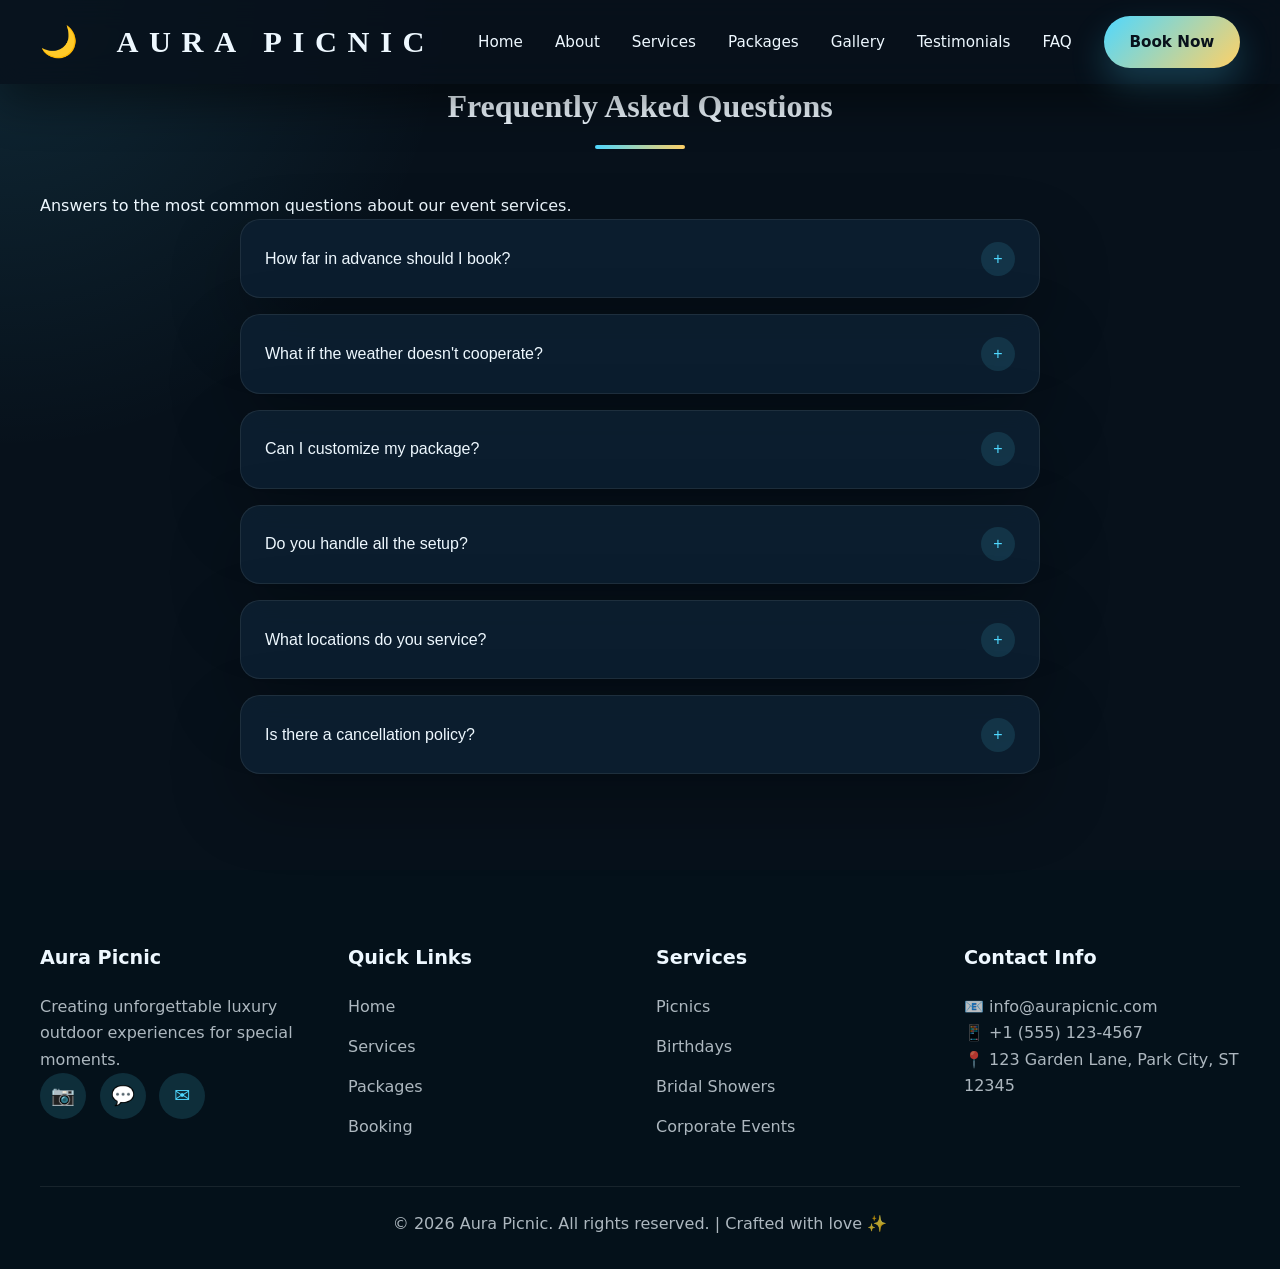
==== faq.html @ c1b7ba62 "Add files via upload" ====
<!DOCTYPE html>
<html lang="en">
<head>
    <meta charset="UTF-8">
    <meta name="viewport" content="width=device-width, initial-scale=1.0">
    <title>FAQ - Aura Picnic</title>
    <link rel="stylesheet" href="style.css">
</head>
<body>
    <nav class="navbar">
        <div class="nav-container">
            <div class="nav-logo">
                <span class="logo-icon">🌙</span> Aura Picnic
            </div>
            <div class="hamburger" id="hamburger">
                <span></span>
                <span></span>
                <span></span>
            </div>
            <ul class="nav-menu" id="navMenu">
                <li><a href="index.html" class="nav-link">Home</a></li>
                <li><a href="index.html#about" class="nav-link">About</a></li>
                <li><a href="services.html" class="nav-link">Services</a></li>
                <li><a href="packages.html" class="nav-link">Packages</a></li>
                <li><a href="gallery.html" class="nav-link">Gallery</a></li>
                <li><a href="testimonials.html" class="nav-link">Testimonials</a></li>
                <li><a href="faq.html" class="nav-link">FAQ</a></li>
                <li><a href="booking.html" class="nav-link book-btn">Book Now</a></li>
            </ul>
        </div>
    </nav>

    <section id="faq" class="faq">
        <div class="container">
            <h2 class="section-title">Frequently Asked Questions</h2>
            <p class="section-subtitle">Answers to the most common questions about our event services.</p>
            <div class="faq-container">
                <div class="faq-item">
                    <button class="faq-question">
                        <span>How far in advance should I book?</span>
                        <span class="faq-icon">+</span>
                    </button>
                    <div class="faq-answer">
                        <p>We recommend booking at least 2-3 weeks in advance for standard packages. For custom designs and peak season dates, we suggest booking 4-6 weeks ahead to ensure availability.</p>
                    </div>
                </div>
                <div class="faq-item">
                    <button class="faq-question">
                        <span>What if the weather doesn't cooperate?</span>
                        <span class="faq-icon">+</span>
                    </button>
                    <div class="faq-answer">
                        <p>We closely monitor weather forecasts and provide updates before your event. We offer options including rescheduling, indoor alternatives, or tent coverage to ensure your special day goes smoothly.</p>
                    </div>
                </div>
                <div class="faq-item">
                    <button class="faq-question">
                        <span>Can I customize my package?</span>
                        <span class="faq-icon">+</span>
                    </button>
                    <div class="faq-answer">
                        <p>Absolutely! Our team loves working with clients to create custom packages. Contact us for a consultation to discuss your specific needs and budget.</p>
                    </div>
                </div>
                <div class="faq-item">
                    <button class="faq-question">
                        <span>Do you handle all the setup?</span>
                        <span class="faq-icon">+</span>
                    </button>
                    <div class="faq-answer">
                        <p>Yes! Our professional team handles complete setup and cleanup. We'll arrive early, set everything up perfectly, and clean up after your event. You just enjoy the experience!</p>
                    </div>
                </div>
                <div class="faq-item">
                    <button class="faq-question">
                        <span>What locations do you service?</span>
                        <span class="faq-icon">+</span>
                    </button>
                    <div class="faq-answer">
                        <p>We service a 50-mile radius from the city center, including parks, beaches, and private properties. Contact us to check if your desired location is within our service area.</p>
                    </div>
                </div>
                <div class="faq-item">
                    <button class="faq-question">
                        <span>Is there a cancellation policy?</span>
                        <span class="faq-icon">+</span>
                    </button>
                    <div class="faq-answer">
                        <p>Cancellations made 2 weeks before the event receive a full refund. Cancellations within 2 weeks incur a 50% fee. We offer date changes anytime without penalties.</p>
                    </div>
                </div>
            </div>
        </div>
    </section>

    <footer class="footer">
        <div class="container">
            <div class="footer-content">
                <div class="footer-section">
                    <h4>Aura Picnic</h4>
                    <p>Creating unforgettable luxury outdoor experiences for special moments.</p>
                    <div class="social-links">
                        <a href="#" class="social-icon" title="Instagram">📷</a>
                        <a href="#" class="social-icon" title="WhatsApp">💬</a>
                        <a href="#" class="social-icon" title="Email">✉️</a>
                    </div>
                </div>
                <div class="footer-section">
                    <h4>Quick Links</h4>
                    <ul>
                        <li><a href="index.html">Home</a></li>
                        <li><a href="services.html">Services</a></li>
                        <li><a href="packages.html">Packages</a></li>
                        <li><a href="booking.html">Booking</a></li>
                    </ul>
                </div>
                <div class="footer-section">
                    <h4>Services</h4>
                    <ul>
                        <li><a href="services.html">Picnics</a></li>
                        <li><a href="services.html">Birthdays</a></li>
                        <li><a href="services.html">Bridal Showers</a></li>
                        <li><a href="services.html">Corporate Events</a></li>
                    </ul>
                </div>
                <div class="footer-section">
                    <h4>Contact Info</h4>
                    <p>📧 info@aurapicnic.com</p>
                    <p>📱 +1 (555) 123-4567</p>
                    <p>📍 123 Garden Lane, Park City, ST 12345</p>
                </div>
            </div>
            <div class="footer-bottom">
                <p>&copy; 2026 Aura Picnic. All rights reserved. | Crafted with love ✨</p>
            </div>
        </div>
    </footer>

    <button id="backToTopBtn" class="back-to-top" title="Back to top">↑</button>
    <script src="script.js"></script>
</body>
</html>
---- style.css ----
﻿/* ============================================
   MIDNIGHT OASIS - Dark Modern Website Theme
   ============================================ */

* {
    margin: 0;
    padding: 0;
    box-sizing: border-box;
}

:root {
    --bg: #07111b;
    --surface: #111f2e;
    --surface-soft: #152a3d;
    --surface-lift: #1f3b56;
    --surface-strong: #0d1621;
    --accent: #4fd8ff;
    --accent-2: #ffd166;
    --text: #eef8ff;
    --muted: #9cc6d8;
    --border: rgba(255, 255, 255, 0.08);
    --shadow: rgba(0, 0, 0, 0.45);
    --font-primary: 'Inter', system-ui, sans-serif;
    --font-elegant: 'Georgia', serif;
    --transition: all 0.28s ease;
    --transition-slow: all 0.45s ease;
}

html {
    scroll-behavior: smooth;
    scroll-padding-top: 90px;
}

body {
    font-family: var(--font-primary);
    color: var(--text);
    background: radial-gradient(circle at top left, rgba(79, 216, 255, 0.12), transparent 25%),
                radial-gradient(circle at bottom right, rgba(255, 209, 102, 0.12), transparent 18%),
                var(--bg);
    line-height: 1.65;
    overflow-x: hidden;
}

.container {
    width: min(1200px, calc(100% - 40px));
    margin: 0 auto;
}

/* Ensure anchored sections are visible below the fixed header */
section {
    scroll-margin-top: 110px;
}

/* Ensure packages and gallery are visually distinct and on top of background */
.packages, .gallery {
    position: relative;
    z-index: 0;
}

.section-title {
    font-size: clamp(2rem, 2.4vw, 2.8rem);
    text-align: center;
    margin-bottom: 2.75rem;
    color: var(--text);
    font-family: var(--font-elegant);
    font-weight: 700;
    position: relative;
    padding-bottom: 1rem;
}

.section-title::after {
    content: '';
    position: absolute;
    bottom: 0;
    left: 50%;
    transform: translateX(-50%);
    width: 90px;
    height: 4px;
    border-radius: 999px;
    background: linear-gradient(90deg, var(--accent), var(--accent-2));
}

.navbar {
    position: fixed;
    inset: 0 auto auto 0;
    width: 100%;
    padding: 1rem 0;
    z-index: 1000;
    background: rgba(7, 17, 27, 0.86);
    backdrop-filter: blur(14px);
    box-shadow: 0 18px 45px var(--shadow);
}

.nav-container {
    display: flex;
    justify-content: space-between;
    align-items: center;
    width: min(1200px, calc(100% - 40px));
    margin: 0 auto;
}

.nav-logo {
    font-size: 1.9rem;
    font-weight: 700;
    color: var(--text);
    letter-spacing: 0.35em;
    text-transform: uppercase;
    font-family: var(--font-elegant);
}

.logo-icon {
    margin-right: 0.7rem;
    animation: glow 2.2s ease-in-out infinite;
}

@keyframes glow {
    0%, 100% { opacity: 0.85; filter: drop-shadow(0 0 12px rgba(79, 216, 255, 0.5)); }
    50% { opacity: 1; filter: drop-shadow(0 0 22px rgba(255, 209, 102, 0.75)); }
}

.nav-menu {
    display: flex;
    align-items: center;
    gap: 2rem;
    list-style: none;
}

.nav-link {
    color: var(--text);
    text-decoration: none;
    font-weight: 500;
    font-size: 0.95rem;
    position: relative;
}

.nav-link::after {
    content: '';
    position: absolute;
    left: 0;
    bottom: -6px;
    width: 0;
    height: 2px;
    border-radius: 999px;
    background: var(--accent);
    transition: width 0.25s ease;
}

.nav-link:hover::after,
.nav-link:focus-visible::after {
    width: 100%;
}

.book-btn {
    display: inline-flex;
    align-items: center;
    justify-content: center;
    background: linear-gradient(135deg, var(--accent), var(--accent-2));
    color: #08111b !important;
    padding: 0.85rem 1.6rem;
    border-radius: 999px;
    font-weight: 700;
    box-shadow: 0 16px 35px rgba(79, 216, 255, 0.22);
}

.book-btn:hover {
    transform: translateY(-2px);
}

.hamburger {
    display: none;
    flex-direction: column;
    gap: 6px;
    cursor: pointer;
}

.hamburger span {
    width: 24px;
    height: 3px;
    background: var(--text);
    border-radius: 999px;
}

.hero {
    min-height: 100vh;
    position: relative;
    display: flex;
    align-items: center;
    justify-content: center;
    margin-top: 80px;
    padding: 4rem 0;
    background: radial-gradient(circle at 20% 20%, rgba(79, 216, 255, 0.14), transparent 18%),
                radial-gradient(circle at 80% 10%, rgba(255, 209, 102, 0.12), transparent 20%),
                linear-gradient(145deg, #08111b 0%, #0c1f32 35%, #152a3d 100%);
    overflow: hidden;
}

.hero::before {
    content: '';
    position: absolute;
    inset: 0;
    background: radial-gradient(circle at 50% 40%, rgba(255, 255, 255, 0.08), transparent 25%);
    pointer-events: none;
}

.hero-overlay {
    position: absolute;
    inset: 0;
    background: linear-gradient(180deg, rgba(7, 17, 27, 0.4), rgba(7, 17, 27, 0.7));
    z-index: 1;
}

.hero-content {
    position: relative;
    z-index: 2;
    max-width: 820px;
    text-align: center;
    padding: 0 1rem;
}

.hero-title {
    font-size: clamp(2.8rem, 5vw, 4.6rem);
    line-height: 1.02;
    color: #f6fbff;
    font-family: var(--font-elegant);
    font-weight: 800;
    text-shadow: 0 20px 45px rgba(0, 0, 0, 0.35);
}

.hero-subtitle {
    margin: 1.5rem auto 2.5rem;
    max-width: 720px;
    font-size: 1.12rem;
    color: rgba(238, 248, 255, 0.8);
}

.cta-button {
    display: inline-flex;
    align-items: center;
    justify-content: center;
    padding: 1rem 2.4rem;
    background: linear-gradient(135deg, rgba(79, 216, 255, 0.95), rgba(255, 209, 102, 0.95));
    color: #08111b;
    border-radius: 999px;
    font-weight: 700;
    box-shadow: 0 20px 45px rgba(79, 216, 255, 0.2);
    transition: var(--transition);
}

.cta-button:hover {
    transform: translateY(-2px);
    box-shadow: 0 26px 55px rgba(79, 216, 255, 0.3);
}

.about,
.services,
.packages,
.gallery,
.testimonials,
.faq,
.booking {
    padding: 5rem 0;
}

.about {
    background: transparent;
}

.services,
.packages,
.gallery {
    background: linear-gradient(180deg, rgba(16, 46, 78, 0.96), rgba(9, 20, 32, 0.98));
    border-top: 1px solid rgba(255, 255, 255, 0.08);
    position: relative;
    z-index: 1;
}

.testimonials,
.faq,
.booking {
    background: linear-gradient(180deg, rgba(12, 31, 47, 0.98), rgba(7, 17, 27, 0.98));
    position: relative;
    z-index: 1;
}

.about-content {
    display: grid;
    grid-template-columns: repeat(2, minmax(0, 1fr));
    gap: 2.5rem;
    align-items: start;
    margin-bottom: 3rem;
}

.about-text p {
    margin-bottom: 1.5rem;
    color: var(--muted);
    font-size: 1rem;
}

.why-choose-us h3 {
    color: var(--text);
    margin-bottom: 1.75rem;
    font-size: 1.8rem;
}

.why-cards {
    display: grid;
    grid-template-columns: repeat(2, minmax(0, 1fr));
    gap: 1.5rem;
}

.why-card,
.service-card,
.package-card,
.testimonial-card,
.faq-question,
.booking-wrapper,
.gallery-item,
.booking-summary {
    background: rgba(255, 255, 255, 0.05);
    border: 1px solid rgba(255, 255, 255, 0.16);
    box-shadow: 0 28px 70px rgba(0, 0, 0, 0.28);
    backdrop-filter: blur(12px);
}

.why-card {
    border-radius: 24px;
    padding: 1.7rem;
    text-align: left;
    transition: var(--transition);
}

.why-card:hover {
    transform: translateY(-6px);
    border-color: rgba(79, 216, 255, 0.28);
}

.why-icon {
    display: inline-flex;
    align-items: center;
    justify-content: center;
    width: 3.25rem;
    height: 3.25rem;
    margin-bottom: 1rem;
    border-radius: 18px;
    background: rgba(79, 216, 255, 0.12);
    color: var(--accent);
    font-size: 1.5rem;
}

.why-card h4 {
    color: var(--text);
    margin-bottom: 0.75rem;
}

.why-card p {
    color: var(--muted);
}

.stats-container {
    display: grid;
    grid-template-columns: repeat(3, minmax(0, 1fr));
    gap: 1.5rem;
}

.stat {
    padding: 2rem;
    border-radius: 1.5rem;
    text-align: center;
}

.stat-number {
    font-size: 3.2rem;
    font-weight: 800;
    color: var(--accent);
    margin-bottom: 0.5rem;
}

.stat-label {
    color: var(--muted);
    font-size: 0.98rem;
}

.services-grid,
.packages-grid,
.testimonials-grid,
.gallery-grid {
    display: grid;
    grid-template-columns: repeat(auto-fit, minmax(300px, 1fr));
    gap: 1.75rem;
    position: relative;
    z-index: 1;
}

.service-card,
.package-card,
.testimonial-card {
    border-radius: 24px;
    overflow: hidden;
    display: flex;
    flex-direction: column;
    transition: var(--transition);
}

.package-card {
    padding: 2rem;
}

.service-card:hover,
.package-card:hover,
.testimonial-card:hover {
    transform: translateY(-8px);
}

.service-image {
    width: 100%;
    height: 250px;
    background-size: cover;
    background-position: center;
    transition: transform 0.5s ease;
}

.service-card:hover .service-image {
    transform: scale(1.06);
}

.service-content,
.package-card {
    color: var(--text);
}

.service-content {
    padding: 2rem;
    flex-grow: 1;
}

.service-content h3,
.package-header h3,
.client-name,
.footer-section h4 {
    color: var(--text);
}

.service-content p,
.package-subtitle,
.testimonial-text,
.footer-section p,
.package-features li,
.form-group label,
.faq-question,
.faq-answer p,
.booking-summary p,
.footer-section ul li a {
    color: var(--muted);
}

.service-features {
    display: flex;
    flex-wrap: wrap;
    gap: 0.75rem;
    margin-bottom: 1.5rem;
}

.feature-tag {
    background: rgba(79, 216, 255, 0.12);
    color: var(--accent);
    padding: 0.45rem 0.95rem;
    border-radius: 999px;
    font-size: 0.85rem;
}

.explore {
    padding: 4rem 0;
}

.explore-grid {
    display: grid;
    grid-template-columns: repeat(auto-fit, minmax(240px, 1fr));
    gap: 1.5rem;
    margin-top: 2.5rem;
}

.explore-card {
    background: rgba(255, 255, 255, 0.05);
    border: 1px solid rgba(255, 255, 255, 0.08);
    border-radius: 24px;
    padding: 2rem;
    min-height: 240px;
    display: flex;
    flex-direction: column;
    justify-content: space-between;
}

.explore-card h3 {
    margin-bottom: 1rem;
    color: #ffffff;
}

.explore-card p {
    color: var(--muted);
    line-height: 1.8;
    margin-bottom: 1.5rem;
}

.service-footer {
    display: flex;
    justify-content: space-between;
    align-items: center;
    border-top: 1px solid rgba(255, 255, 255, 0.06);
    padding-top: 1.25rem;
    margin-top: auto;
}

.price,
.price-amount {
    color: var(--accent);
}

.service-btn,
.package-btn,
.submit-btn {
    display: inline-flex;
    align-items: center;
    justify-content: center;
    background: linear-gradient(135deg, var(--accent), var(--accent-2));
    color: #08111b;
    border: none;
    border-radius: 999px;
    padding: 0.95rem 1.4rem;
    min-width: 180px;
    max-width: fit-content;
    font-weight: 700;
    transition: var(--transition);
    cursor: pointer;
    text-decoration: none;
}

.booking-form .submit-btn {
    width: fit-content;
    align-self: center;
    margin: 0 auto;
}

.service-btn:hover,
.package-btn:hover,
.submit-btn:hover {
    transform: translateY(-2px);
    box-shadow: 0 18px 40px rgba(79, 216, 255, 0.22);
}

.package-ribbon {
    position: absolute;
    top: 1rem;
    right: 1rem;
    background: linear-gradient(135deg, var(--accent), var(--accent-2));
    color: #08111b;
    padding: 0.55rem 1.2rem;
    border-radius: 999px;
    font-size: 0.82rem;
    box-shadow: 0 15px 30px rgba(0, 0, 0, 0.22);
}

.package-price {
    margin-bottom: 1.5rem;
    padding-bottom: 1.5rem;
    border-bottom: 1px solid rgba(255, 255, 255, 0.06);
}

.price-period,
.package-subtitle {
    color: var(--muted);
}

.package-features {
    list-style: none;
    margin-bottom: 2rem;
    padding: 0;
}

.package-features li {
    display: flex;
    align-items: center;
    gap: 1rem;
    padding: 0.75rem 0;
}

.check {
    display: inline-flex;
    width: 24px;
    height: 24px;
    align-items: center;
    justify-content: center;
    border-radius: 50%;
    background: rgba(255, 209, 102, 0.16);
    color: var(--accent-2);
    font-size: 0.85rem;
}

.gallery {
    background: transparent;
}

.gallery-item {
    position: relative;
    min-height: 330px;
    border-radius: 24px;
    overflow: hidden;
    background-size: cover;
    background-position: center;
    border: 1px solid rgba(255, 255, 255, 0.16);
    background-color: rgba(255, 255, 255, 0.05);
}

.gallery-item::before {
    content: '';
    position: absolute;
    inset: 0;
    background: linear-gradient(180deg, rgba(15, 35, 54, 0.12), rgba(7, 17, 27, 0.6));
    opacity: 1;
}

.gallery-overlay {
    position: absolute;
    inset: 0;
    display: flex;
    align-items: flex-end;
    padding: 1.75rem;
    z-index: 1;
}

.gallery-title {
    color: #f7fbff;
    font-size: 1.25rem;
    font-weight: 700;
}

.testimonials {
    background: linear-gradient(145deg, rgba(15, 35, 54, 0.95), rgba(7, 17, 27, 0.95));
}

.testimonial-card {
    padding: 2rem;
    border-radius: 24px;
}

.stars {
    color: #ffd166;
    font-size: 1.25rem;
    margin-bottom: 0.75rem;
}

.testimonial-text {
    font-style: italic;
    color: var(--muted);
    line-height: 1.8;
    margin-bottom: 1rem;
}

.client-event {
    color: var(--accent);
    font-weight: 700;
    font-size: 0.95rem;
}

.faq {
    background: transparent;
}

.faq-container {
    max-width: 800px;
    margin: 0 auto;
}

.faq-item {
    margin-bottom: 1rem;
}

.faq-question {
    width: 100%;
    background: rgba(12, 31, 47, 0.96);
    border: 1px solid var(--border);
    padding: 1.35rem 1.5rem;
    border-radius: 20px;
    display: flex;
    justify-content: space-between;
    align-items: center;
    color: var(--text);
    font-size: 1rem;
    cursor: pointer;
}

.faq-question:hover {
    border-color: rgba(79, 216, 255, 0.28);
}

.faq-icon {
    width: 34px;
    height: 34px;
    display: inline-flex;
    align-items: center;
    justify-content: center;
    border-radius: 50%;
    background: rgba(79, 216, 255, 0.12);
    color: var(--accent);
    transition: var(--transition);
}

.faq-item.active .faq-icon {
    transform: rotate(45deg);
    background: var(--accent);
    color: #08111b;
}

.faq-answer {
    max-height: 0;
    overflow: hidden;
    transition: max-height 0.32s ease;
}

.faq-item.active .faq-answer {
    max-height: 320px;
}

.faq-answer p {
    padding: 1.25rem 1.5rem;
    color: var(--muted);
    line-height: 1.75;
    background: rgba(11, 22, 33, 0.92);
    border: 1px solid var(--border);
    border-top: none;
    border-radius: 0 0 20px 20px;
}

.booking {
    background: linear-gradient(180deg, rgba(7, 17, 27, 0.92), rgba(12, 31, 47, 0.92));
}

.booking-summary,
.booking-wrapper {
    border-radius: 24px;
}

.booking-summary {
    padding: 1.35rem 1.5rem;
    margin-bottom: 2rem;
}

.invoice-section {
    padding: 1.35rem 1.5rem;
    margin-top: 2rem;
    border-radius: 24px;
    background: rgba(255, 255, 255, 0.05);
    border: 1px solid rgba(255, 255, 255, 0.16);
    box-shadow: 0 28px 70px rgba(0, 0, 0, 0.28);
}

.invoice-section.hidden {
    display: none;
}

.invoice-card {
    display: grid;
    gap: 1.25rem;
}

.invoice-header h3 {
    margin-bottom: 0.5rem;
}

.invoice-note {
    color: var(--muted);
    margin: 0;
}

.invoice-details {
    display: grid;
    gap: 0.85rem;
}

.invoice-row {
    display: flex;
    justify-content: space-between;
    gap: 1rem;
    flex-wrap: wrap;
    padding: 0.9rem 0.9rem;
    background: rgba(12, 31, 47, 0.96);
    border: 1px solid rgba(255, 255, 255, 0.08);
    border-radius: 18px;
}

.invoice-row span {
    color: var(--muted);
}

.invoice-row strong {
    color: #ffffff;
    text-align: right;
    min-width: 120px;
}

.invoice-message {
    align-items: flex-start;
}

.invoice-row.invoice-message strong {
    max-width: 100%;
}

@media print {
    body {
        margin: 0;
        background: #fff;
        color: #000;
    }

    nav,
    .footer,
    .booking-summary,
    .booking-wrapper,
    .booking-form,
    .form-note,
    #backToTopBtn,
    .submit-btn:not(#printInvoiceBtn),
    .hamburger,
    .footer-section,
    .footer-bottom,
    .social-links,
    .nav-menu {
        display: none !important;
    }

    #invoiceSection,
    #invoiceSection * {
        display: block !important;
        visibility: visible !important;
    }

    .invoice-section {
        background: #fff !important;
        border: none !important;
        box-shadow: none !important;
        color: #111 !important;
    }

    .invoice-row {
        background: #fff !important;
        border-color: #ccc !important;
    }

    .invoice-row span,
    .invoice-row strong {
        color: #111 !important;
    }

    .invoice-row strong {
        font-weight: 700 !important;
    }

    #printInvoiceBtn {
        display: none !important;
    }
}

.booking-form {
    display: flex;
    flex-direction: column;
}

.form-row {
    display: grid;
    grid-template-columns: repeat(2, minmax(0, 1fr));
    gap: 1.5rem;
    margin-bottom: 1.4rem;
}

.form-group {
    display: flex;
    flex-direction: column;
}

.form-group.full-width {
    grid-column: 1 / -1;
}

.form-group label {
    margin-bottom: 0.65rem;
    color: var(--text);
    font-size: 0.95rem;
    font-weight: 600;
}

.form-group input,
.form-group select,
.form-group textarea {
    padding: 1rem;
    border-radius: 18px;
    border: 1px solid rgba(255, 255, 255, 0.08);
    background: rgba(12, 31, 47, 0.95);
    color: var(--text);
    font-size: 1rem;
    outline: none;
    transition: var(--transition);
}

.form-group input:focus,
.form-group select:focus,
.form-group textarea:focus {
    border-color: rgba(79, 216, 255, 0.4);
    background: rgba(18, 44, 65, 0.96);
}

.form-group textarea {
    min-height: 150px;
}

.error-message {
    margin-top: 0.5rem;
    color: #ff6b6b;
    font-size: 0.92rem;
    min-height: 1rem;
    line-height: 1.2;
}

.invalid-field {
    border-color: #f44336 !important;
    box-shadow: 0 0 0 2px rgba(244, 67, 54, 0.16);
}

.form-note {
    margin-top: 1.25rem;
    color: var(--muted);
    text-align: center;
}

.footer {
    background: #04111a;
    padding: 4.5rem 0 2rem;
}

.footer-content {
    display: grid;
    grid-template-columns: repeat(auto-fit, minmax(220px, 1fr));
    gap: 2rem;
    margin-bottom: 2rem;
}

.footer-section h4 {
    font-size: 1.2rem;
    margin-bottom: 1.25rem;
    color: var(--text);
}

.footer-section p,
.footer-section ul li,
.footer-bottom p {
    color: rgba(238, 248, 255, 0.72);
}

.footer-section ul {
    list-style: none;
    padding: 0;
}

.footer-section ul li {
    margin-bottom: 0.85rem;
}

.footer-section ul li a {
    color: rgba(238, 248, 255, 0.72);
    text-decoration: none;
    transition: var(--transition);
}

.footer-section ul li a:hover {
    color: var(--accent);
}

.social-links {
    display: flex;
    gap: 0.85rem;
}

.social-icon {
    width: 46px;
    height: 46px;
    display: inline-flex;
    align-items: center;
    justify-content: center;
    border-radius: 50%;
    background: rgba(79, 216, 255, 0.14);
    color: var(--accent);
    text-decoration: none;
    font-size: 1.2rem;
    transition: var(--transition);
}

.social-icon:hover {
    transform: translateY(-3px);
    background: rgba(79, 216, 255, 0.26);
}

.footer-bottom {
    text-align: center;
    color: rgba(238, 248, 255, 0.7);
    border-top: 1px solid rgba(255, 255, 255, 0.08);
    padding-top: 1.5rem;
}

.back-to-top {
    position: fixed;
    bottom: 28px;
    right: 28px;
    width: 52px;
    height: 52px;
    border-radius: 50%;
    background: linear-gradient(135deg, var(--accent), var(--accent-2));
    color: #08111b;
    border: none;
    font-size: 1.4rem;
    cursor: pointer;
    opacity: 0;
    visibility: hidden;
    transition: var(--transition);
    box-shadow: 0 18px 40px rgba(0, 0, 0, 0.25);
    display: inline-flex;
    align-items: center;
    justify-content: center;
    z-index: 999;
}

.back-to-top.show {
    opacity: 1;
    visibility: visible;
}

.back-to-top:hover {
    transform: translateY(-4px);
}

@media (max-width: 992px) {
    .about-content,
    .stats-container,
    .why-cards {
        grid-template-columns: 1fr;
    }

    .form-row {
        grid-template-columns: 1fr;
    }
}

@media (max-width: 768px) {
    .hamburger {
        display: flex;
    }

    .nav-menu {
        position: fixed;
        top: 72px;
        right: -100%;
        width: 100%;
        flex-direction: column;
        background: rgba(7, 17, 27, 0.98);
        padding: 2rem 1.5rem;
        gap: 1rem;
        transition: right 0.28s ease;
        z-index: 1001;
    }

    .nav-menu.active {
        right: 0;
    }

    .nav-menu li {
        padding: 0.6rem 0;
        border-bottom: 1px solid rgba(255, 255, 255, 0.06);
    }

    .nav-menu li:last-child {
        border-bottom: none;
    }

    .hero {
        padding-top: 5rem;
    }

    .hero-title {
        font-size: 2.6rem;
    }

    .hero-subtitle {
        font-size: 1rem;
    }
}

@media (max-width: 576px) {
    .section-title {
        font-size: 2rem;
    }

    .hero-title {
        font-size: 2.2rem;
    }

    .cta-button,
    .book-btn,
    .service-btn,
    .package-btn,
    .submit-btn {
        width: 100%;
    }

    .gallery-item {
        min-height: 240px;
    }

    .footer-content {
        gap: 1.25rem;
    }
}

@media (prefers-reduced-motion: reduce) {
    *, *::before, *::after {
        animation-duration: 0.01ms !important;
        animation-iteration-count: 1 !important;
        transition-duration: 0.01ms !important;
        scroll-behavior: auto !important;
    }
}
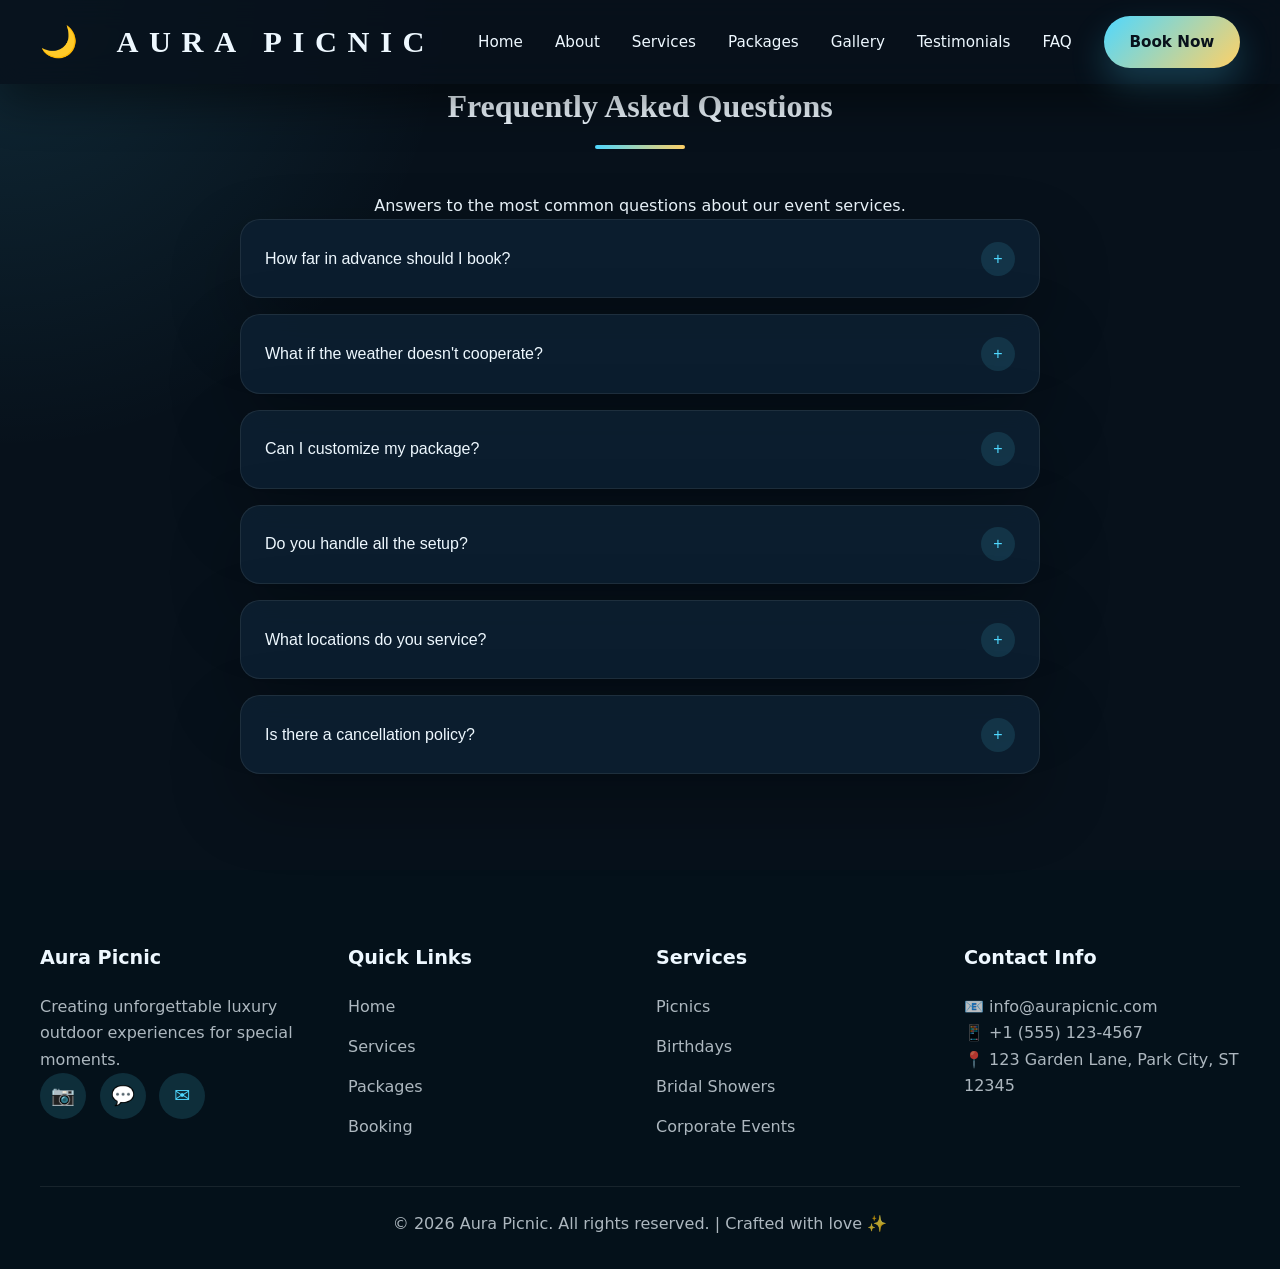
==== commit f87dad5d: "Add/Update faq.html" ====
--- a/faq.html
+++ b/faq.html
@@ -33,7 +33,7 @@
     <section id="faq" class="faq">
         <div class="container">
             <h2 class="section-title">Frequently Asked Questions</h2>
-            <p class="section-subtitle">Answers to the most common questions about our event services.</p>
+            <p class="section-subtitle" align="center">Answers to the most common questions about our event services.</p>
             <div class="faq-container">
                 <div class="faq-item">
                     <button class="faq-question">
